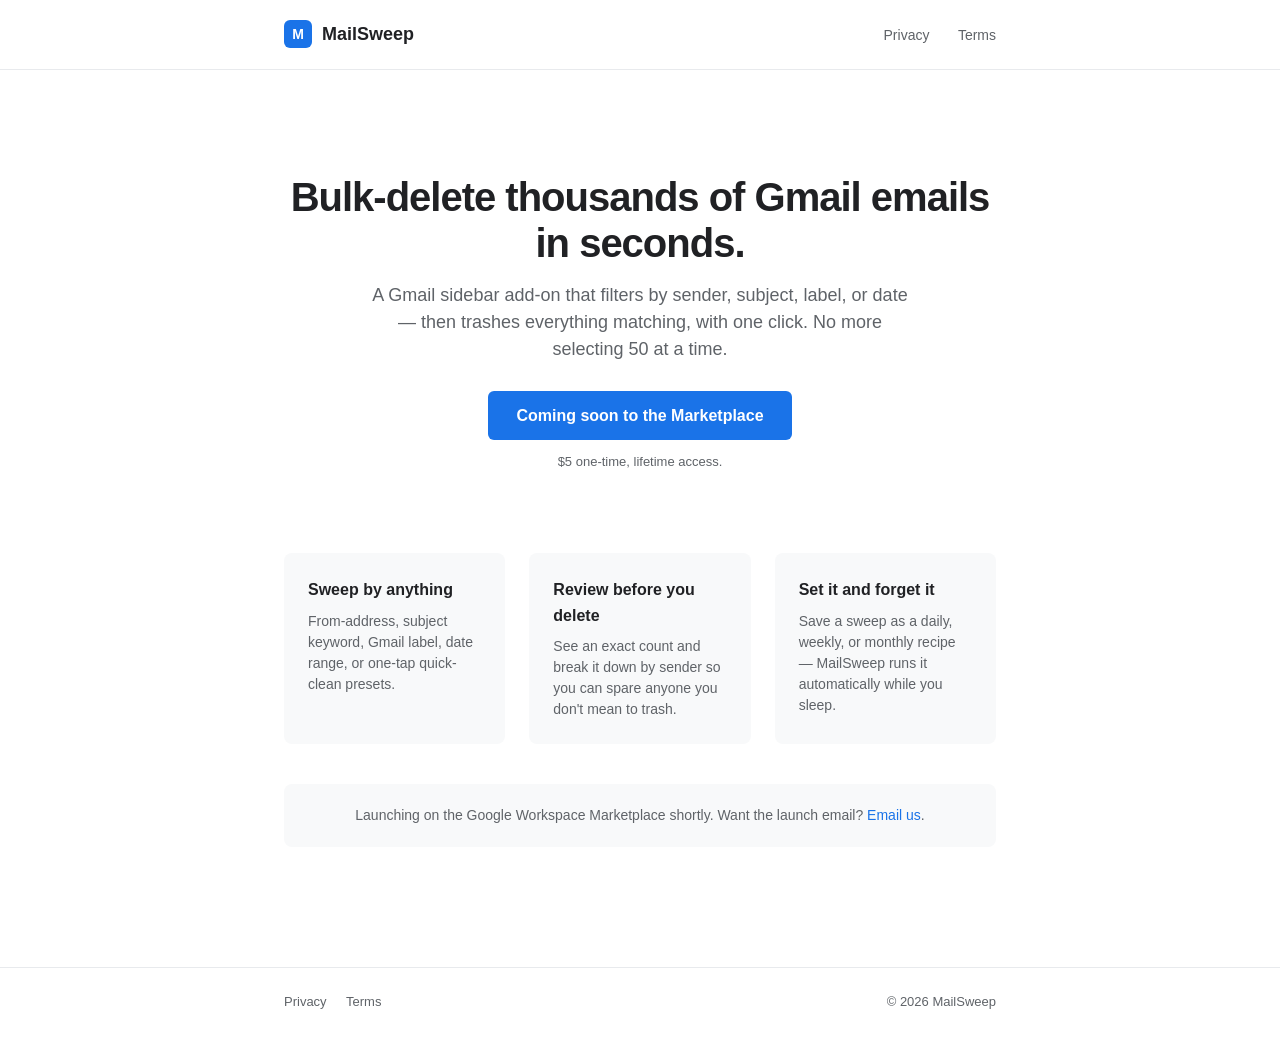
==== docs/index.html @ f4706d19 "Day 22: privacy policy, terms, placeholder landing on GitHub Pages Static HTML site under docs/ for " ====
<!doctype html>
<html lang="en">
<head>
  <meta charset="utf-8">
  <meta name="viewport" content="width=device-width, initial-scale=1">
  <title>MailSweep — Bulk-delete Gmail emails in seconds</title>
  <meta name="description" content="A Gmail sidebar add-on that bulk-deletes thousands of emails matching a filter. $5 lifetime.">
  <link rel="stylesheet" href="style.css">
  <style>
    .hero {
      text-align: center;
      padding: 56px 0 24px;
    }
    .hero h1 {
      font-size: 40px;
      font-weight: 700;
      letter-spacing: -1px;
      margin: 0 0 16px;
      line-height: 1.15;
    }
    .hero p.lead {
      font-size: 18px;
      color: var(--text-muted);
      max-width: 540px;
      margin: 0 auto 28px;
      line-height: 1.5;
    }
    .cta {
      display: inline-block;
      background: var(--brand);
      color: #fff;
      padding: 12px 28px;
      border-radius: 6px;
      font-weight: 600;
      font-size: 16px;
      transition: background 0.15s;
    }
    .cta:hover { background: var(--brand-dark); text-decoration: none; }
    .price-note {
      display: block;
      margin-top: 12px;
      color: var(--text-muted);
      font-size: 13px;
    }
    .features {
      display: grid;
      grid-template-columns: repeat(3, 1fr);
      gap: 24px;
      margin: 56px 0 24px;
    }
    .feature {
      background: var(--bg-soft);
      border-radius: var(--radius);
      padding: 24px;
    }
    .feature h3 {
      margin: 0 0 8px;
      font-size: 16px;
      font-weight: 600;
    }
    .feature p {
      margin: 0;
      font-size: 14px;
      color: var(--text-muted);
      line-height: 1.5;
    }
    .coming-soon {
      text-align: center;
      margin: 40px 0;
      padding: 20px;
      background: var(--bg-soft);
      border-radius: var(--radius);
      color: var(--text-muted);
      font-size: 14px;
    }
    @media (max-width: 600px) {
      .hero h1 { font-size: 30px; }
      .hero p.lead { font-size: 16px; }
      .features { grid-template-columns: 1fr; }
    }
  </style>
</head>
<body>

<header class="site-header">
  <div class="inner">
    <a class="brand" href="index.html">
      <span class="brand-mark">M</span>
      <span>MailSweep</span>
    </a>
    <nav class="site-nav">
      <a href="privacy.html">Privacy</a>
      <a href="terms.html">Terms</a>
    </nav>
  </div>
</header>

<main>
  <section class="hero">
    <h1>Bulk-delete thousands of Gmail emails in seconds.</h1>
    <p class="lead">
      A Gmail sidebar add-on that filters by sender, subject, label, or date —
      then trashes everything matching, with one click. No more selecting 50 at a
      time.
    </p>
    <a class="cta" href="#">Coming soon to the Marketplace</a>
    <span class="price-note">$5 one-time, lifetime access.</span>
  </section>

  <section class="features">
    <div class="feature">
      <h3>Sweep by anything</h3>
      <p>From-address, subject keyword, Gmail label, date range, or one-tap quick-clean presets.</p>
    </div>
    <div class="feature">
      <h3>Review before you delete</h3>
      <p>See an exact count and break it down by sender so you can spare anyone you don't mean to trash.</p>
    </div>
    <div class="feature">
      <h3>Set it and forget it</h3>
      <p>Save a sweep as a daily, weekly, or monthly recipe — MailSweep runs it automatically while you sleep.</p>
    </div>
  </section>

  <div class="coming-soon">
    Launching on the Google Workspace Marketplace shortly. Want the launch email?
    <a href="mailto:imharshbhojwani@gmail.com?subject=MailSweep%20launch">Email us</a>.
  </div>
</main>

<footer class="site-footer">
  <div class="inner">
    <div>
      <a href="privacy.html">Privacy</a>
      <a href="terms.html">Terms</a>
    </div>
    <div>&copy; 2026 MailSweep</div>
  </div>
</footer>

</body>
</html>
---- docs/style.css ----
/* MailSweep — shared site styles */

:root {
  --brand: #1a73e8;
  --brand-dark: #1557b0;
  --text: #202124;
  --text-muted: #5f6368;
  --border: #e8eaed;
  --bg: #ffffff;
  --bg-soft: #f8f9fa;
  --radius: 8px;
  --max-w: 760px;
}

* { box-sizing: border-box; }

html, body {
  margin: 0;
  padding: 0;
  font-family: -apple-system, BlinkMacSystemFont, "Segoe UI", Roboto, Oxygen,
               Ubuntu, Cantarell, sans-serif;
  color: var(--text);
  background: var(--bg);
  line-height: 1.6;
  -webkit-font-smoothing: antialiased;
  -moz-osx-font-smoothing: grayscale;
}

a {
  color: var(--brand);
  text-decoration: none;
}
a:hover { text-decoration: underline; }

.site-header {
  border-bottom: 1px solid var(--border);
  background: var(--bg);
}

.site-header .inner {
  max-width: var(--max-w);
  margin: 0 auto;
  padding: 20px 24px;
  display: flex;
  align-items: center;
  justify-content: space-between;
}

.brand {
  display: flex;
  align-items: center;
  gap: 10px;
  font-weight: 600;
  font-size: 18px;
  color: var(--text);
}

.brand-mark {
  width: 28px;
  height: 28px;
  border-radius: 6px;
  background: var(--brand);
  display: inline-flex;
  align-items: center;
  justify-content: center;
  color: #fff;
  font-weight: 700;
  font-size: 14px;
}

.site-nav a {
  color: var(--text-muted);
  margin-left: 24px;
  font-size: 14px;
  font-weight: 500;
}
.site-nav a:hover { color: var(--brand); text-decoration: none; }

main {
  max-width: var(--max-w);
  margin: 0 auto;
  padding: 48px 24px 80px;
}

.legal h1 {
  font-size: 32px;
  font-weight: 600;
  margin: 0 0 8px;
  letter-spacing: -0.5px;
}

.legal .updated {
  color: var(--text-muted);
  font-size: 14px;
  margin: 0 0 36px;
}

.legal h2 {
  font-size: 20px;
  font-weight: 600;
  margin: 40px 0 12px;
  letter-spacing: -0.2px;
}

.legal h3 {
  font-size: 16px;
  font-weight: 600;
  margin: 24px 0 8px;
  color: var(--text);
}

.legal p, .legal li {
  font-size: 15px;
  color: var(--text);
}

.legal ul {
  padding-left: 22px;
  margin: 8px 0 16px;
}

.legal li { margin-bottom: 6px; }

.legal strong { font-weight: 600; }

.legal code {
  background: var(--bg-soft);
  border: 1px solid var(--border);
  border-radius: 4px;
  padding: 1px 6px;
  font-size: 13px;
  font-family: ui-monospace, SFMono-Regular, Menlo, Consolas, monospace;
}

.callout {
  background: var(--bg-soft);
  border-left: 3px solid var(--brand);
  border-radius: 4px;
  padding: 14px 18px;
  margin: 16px 0 20px;
  font-size: 14px;
  color: var(--text);
}

.contact-card {
  margin-top: 40px;
  padding: 20px 24px;
  border: 1px solid var(--border);
  border-radius: var(--radius);
  background: var(--bg-soft);
}

.contact-card h3 {
  margin: 0 0 4px;
  font-size: 16px;
}

.contact-card p {
  margin: 0;
  color: var(--text-muted);
  font-size: 14px;
}

.site-footer {
  border-top: 1px solid var(--border);
  background: var(--bg);
}

.site-footer .inner {
  max-width: var(--max-w);
  margin: 0 auto;
  padding: 24px;
  display: flex;
  justify-content: space-between;
  align-items: center;
  flex-wrap: wrap;
  gap: 12px;
  color: var(--text-muted);
  font-size: 13px;
}

.site-footer a {
  color: var(--text-muted);
  margin-right: 16px;
}
.site-footer a:hover { color: var(--brand); text-decoration: none; }

@media (max-width: 600px) {
  .site-nav a { margin-left: 14px; }
  main { padding: 32px 20px 56px; }
  .legal h1 { font-size: 26px; }
  .legal h2 { font-size: 18px; }
}
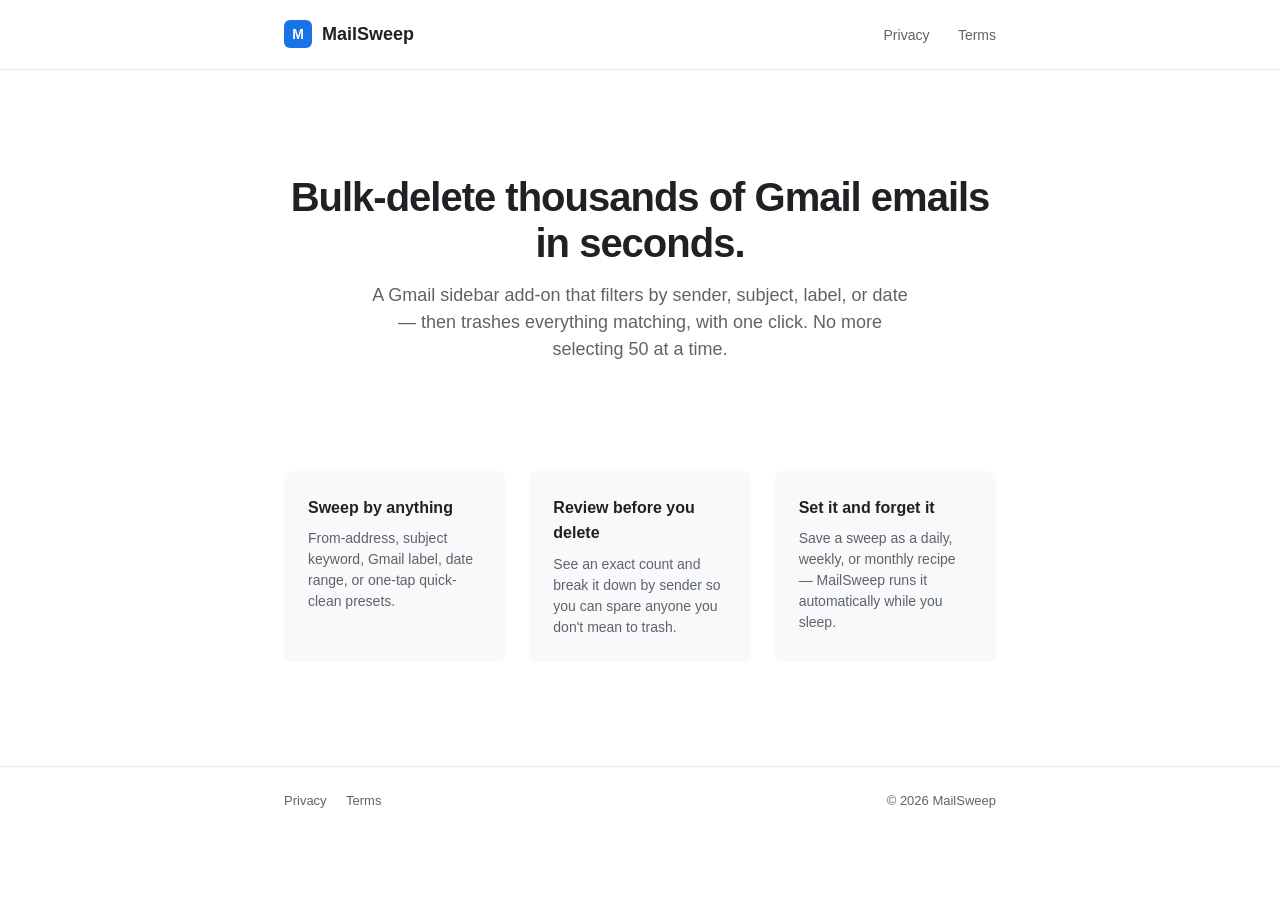
==== commit 95f9d743: "Strip dead CTA from landing page No Marketplace listing or install path exists yet, so 'Coming soon'" ====
--- a/docs/index.html
+++ b/docs/index.html
@@ -103,8 +103,6 @@
       then trashes everything matching, with one click. No more selecting 50 at a
       time.
     </p>
-    <a class="cta" href="#">Coming soon to the Marketplace</a>
-    <span class="price-note">$5 one-time, lifetime access.</span>
   </section>
 
   <section class="features">
@@ -121,11 +119,6 @@
       <p>Save a sweep as a daily, weekly, or monthly recipe — MailSweep runs it automatically while you sleep.</p>
     </div>
   </section>
-
-  <div class="coming-soon">
-    Launching on the Google Workspace Marketplace shortly. Want the launch email?
-    <a href="mailto:imharshbhojwani@gmail.com?subject=MailSweep%20launch">Email us</a>.
-  </div>
 </main>
 
 <footer class="site-footer">
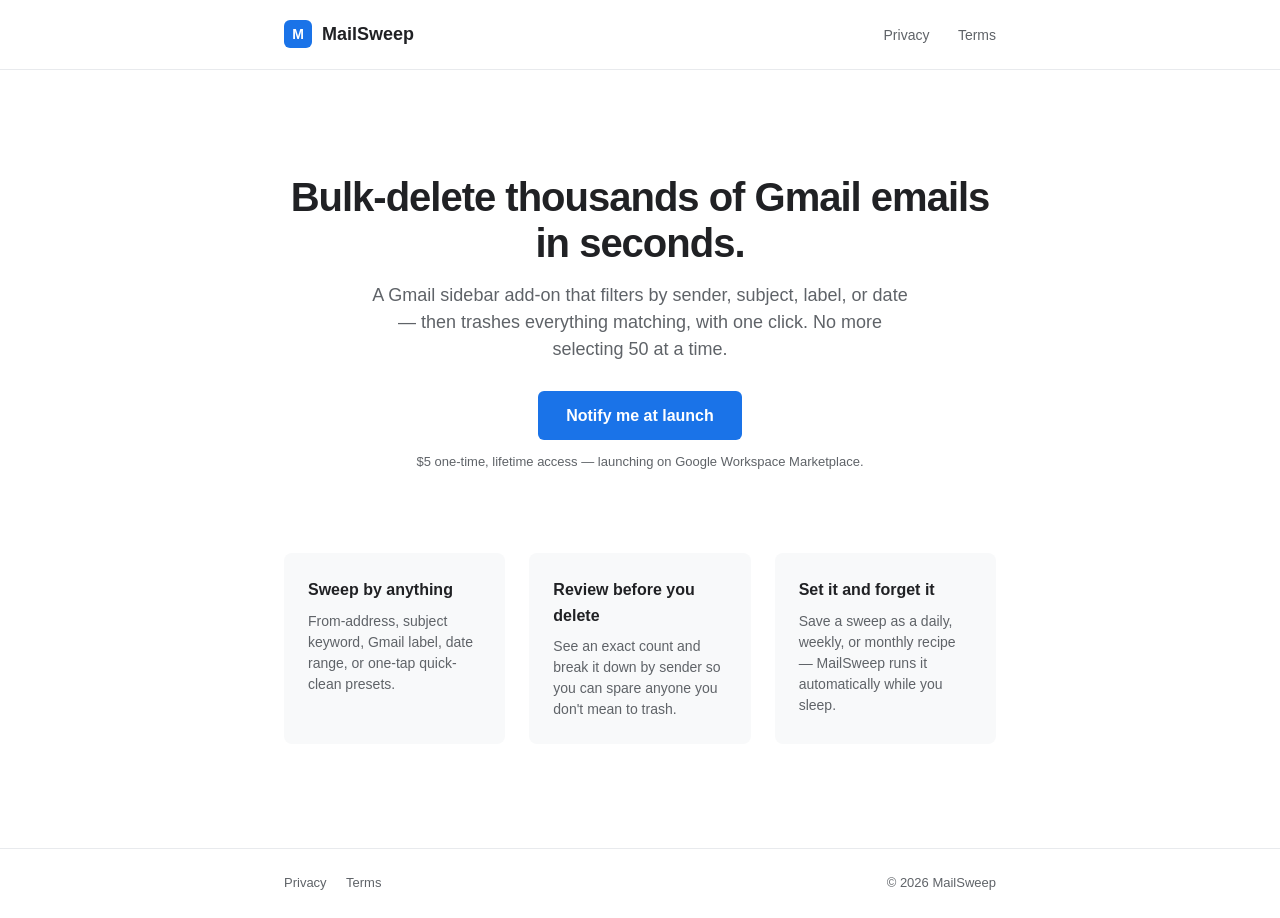
==== commit 698e2adc: "Landing CTA: 'Notify me at launch' mailto until Marketplace lives Button is real and useful pre-laun" ====
--- a/docs/index.html
+++ b/docs/index.html
@@ -103,6 +103,9 @@
       then trashes everything matching, with one click. No more selecting 50 at a
       time.
     </p>
+    <!-- LAUNCH-DAY: swap href to the Marketplace install URL and change text to "Install on Gmail" -->
+    <a class="cta" href="mailto:imharshbhojwani@gmail.com?subject=Notify%20me%20when%20MailSweep%20launches&body=Add%20me%20to%20the%20launch%20list.">Notify me at launch</a>
+    <span class="price-note">$5 one-time, lifetime access — launching on Google Workspace Marketplace.</span>
   </section>
 
   <section class="features">
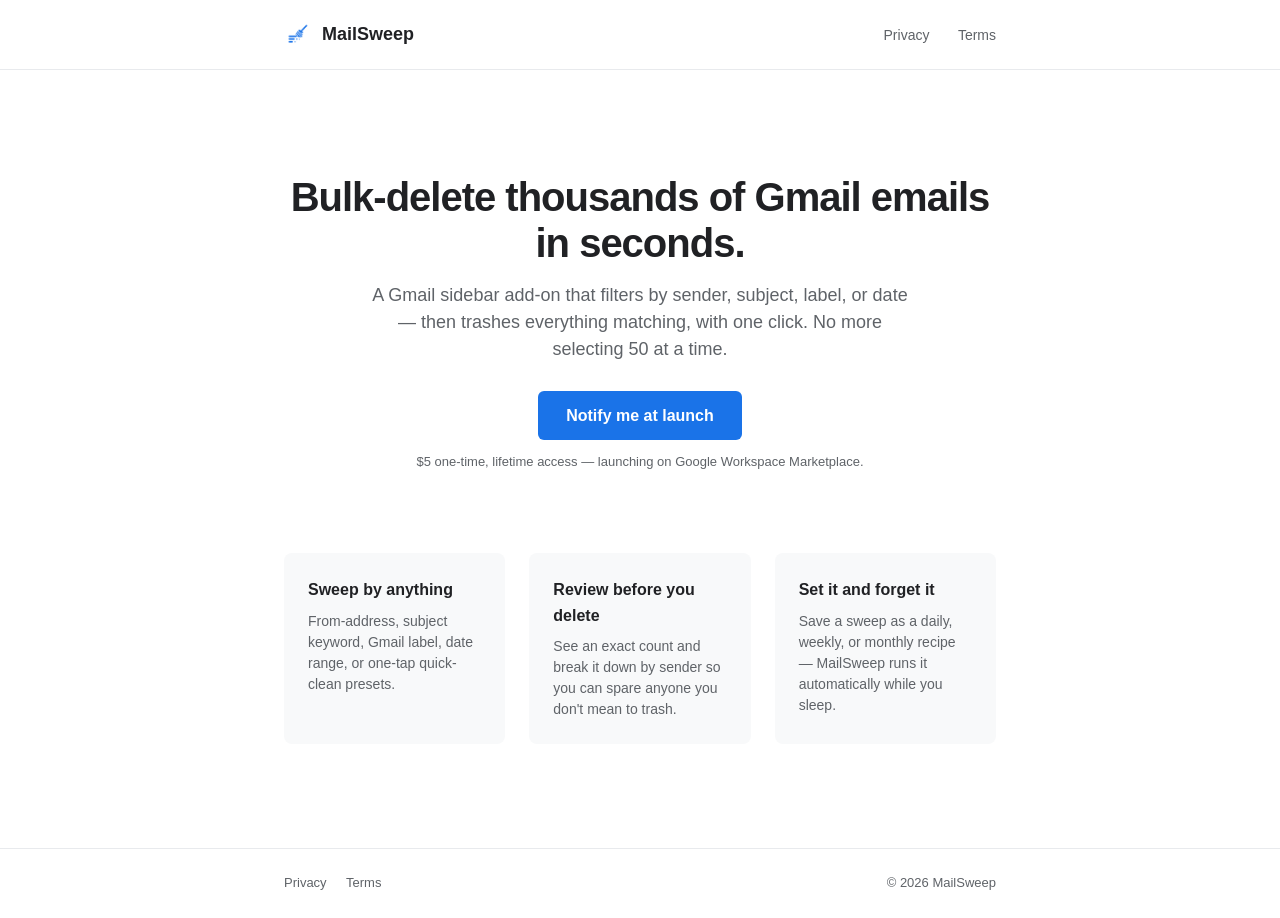
==== commit a8f0573f: "Wire MailSweep broom logo into site Logo PNGs in docs/img/. Replaces placeholder text 'M' in header " ====
--- a/docs/index.html
+++ b/docs/index.html
@@ -5,6 +5,13 @@
   <meta name="viewport" content="width=device-width, initial-scale=1">
   <title>MailSweep — Bulk-delete Gmail emails in seconds</title>
   <meta name="description" content="A Gmail sidebar add-on that bulk-deletes thousands of emails matching a filter. $5 lifetime.">
+  <link rel="icon" type="image/png" sizes="48x48" href="img/favicon-48.png">
+  <link rel="icon" type="image/png" sizes="16x16" href="img/favicon-16.png">
+  <link rel="apple-touch-icon" sizes="128x128" href="img/logo-128.png">
+  <meta property="og:title" content="MailSweep — Bulk-delete Gmail emails in seconds">
+  <meta property="og:description" content="A Gmail sidebar add-on that bulk-deletes thousands of emails matching a filter.">
+  <meta property="og:image" content="img/logo-256.png">
+  <meta property="og:type" content="website">
   <link rel="stylesheet" href="style.css">
   <style>
     .hero {
@@ -85,7 +92,7 @@
 <header class="site-header">
   <div class="inner">
     <a class="brand" href="index.html">
-      <span class="brand-mark">M</span>
+      <span class="brand-mark"><img src="img/logo-128.png" alt="MailSweep logo"></span>
       <span>MailSweep</span>
     </a>
     <nav class="site-nav">
--- a/docs/style.css
+++ b/docs/style.css
@@ -58,15 +58,10 @@
 .brand-mark {
   width: 28px;
   height: 28px;
-  border-radius: 6px;
-  background: var(--brand);
-  display: inline-flex;
-  align-items: center;
-  justify-content: center;
-  color: #fff;
-  font-weight: 700;
-  font-size: 14px;
+  display: inline-block;
+  vertical-align: middle;
 }
+.brand-mark img { width: 100%; height: 100%; display: block; }
 
 .site-nav a {
   color: var(--text-muted);
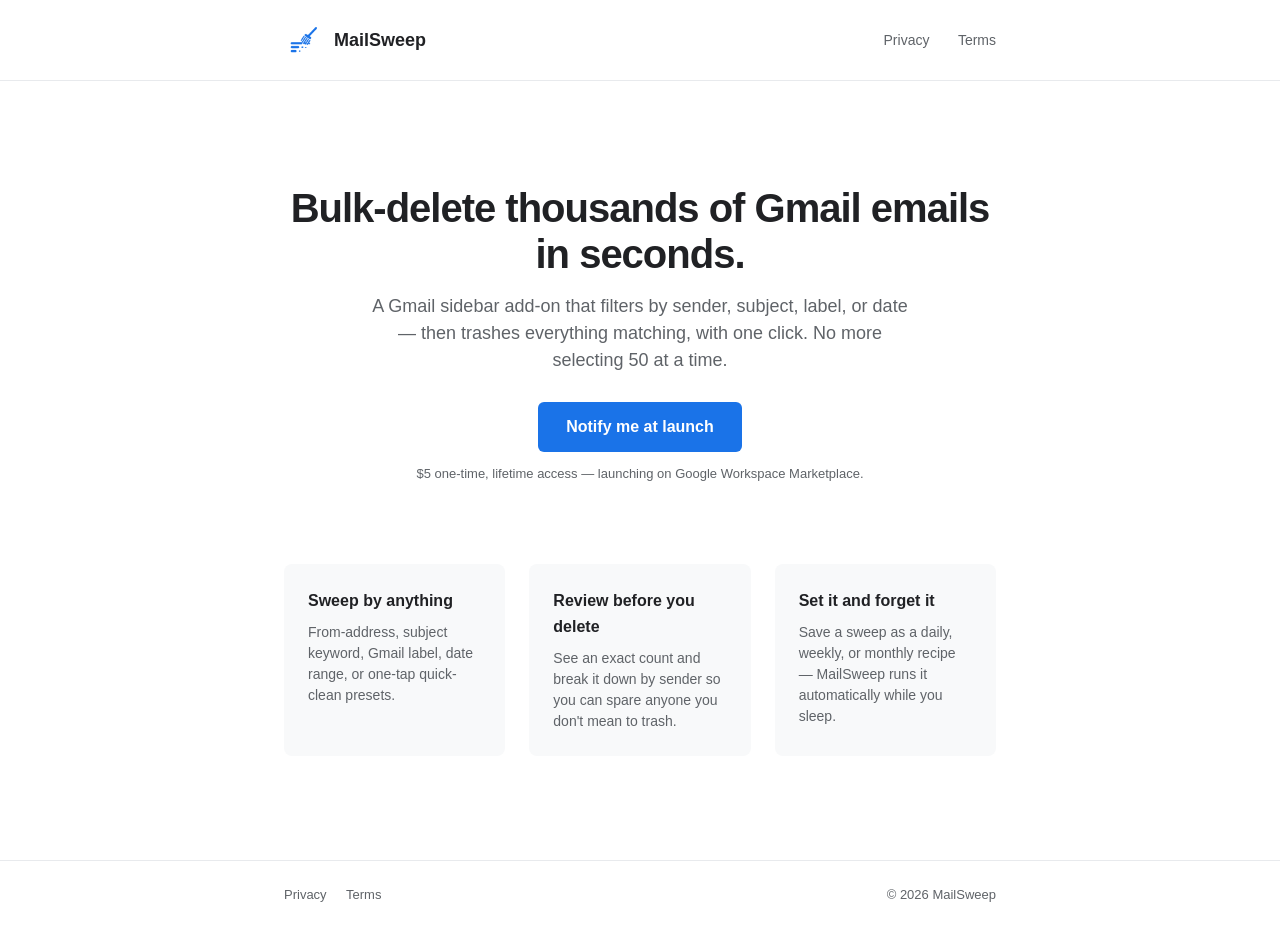
==== commit 1f7e4dfd: "Add Google Search Console verification meta tag Verifies ownership of rebootcode2024.github.io/mails" ====
--- a/docs/index.html
+++ b/docs/index.html
@@ -3,6 +3,7 @@
 <head>
   <meta charset="utf-8">
   <meta name="viewport" content="width=device-width, initial-scale=1">
+  <meta name="google-site-verification" content="Cl3YPLw_id-CeBiF6VyEsyAbAgMMyoTihzDY2pmEzBI" />
   <title>MailSweep — Bulk-delete Gmail emails in seconds</title>
   <meta name="description" content="A Gmail sidebar add-on that bulk-deletes thousands of emails matching a filter. $5 lifetime.">
   <link rel="icon" type="image/png" sizes="48x48" href="img/favicon-48.png">
--- a/docs/style.css
+++ b/docs/style.css
@@ -56,8 +56,8 @@
 }
 
 .brand-mark {
-  width: 28px;
-  height: 28px;
+  width: 40px;
+  height: 40px;
   display: inline-block;
   vertical-align: middle;
 }
